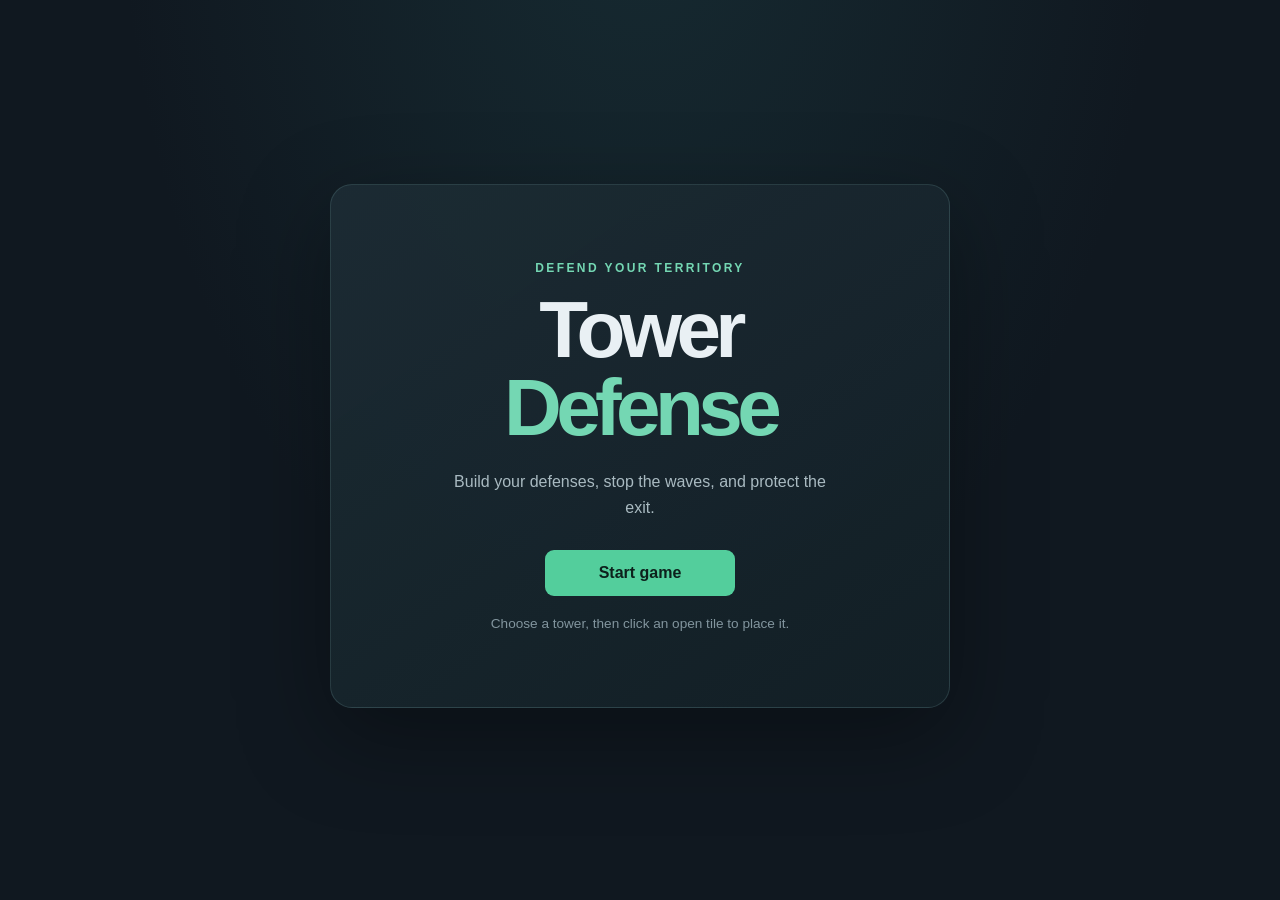
==== game-js/index.html @ a49e6ee4 "add a gaming content haha" ====
<!doctype html>
<html lang="en">
  <head>
    <meta charset="utf-8">
    <meta name="viewport" content="width=device-width, initial-scale=1">
    <meta name="theme-color" content="#101820">
    <title>Tower Defense</title>
    <link rel="stylesheet" href="styles.css">
    <link rel="icon" href="../avatar.jpg" type="image/jpeg" />
    <script src="game.js" defer></script>
  </head>
  <body>
    <main class="app">
      <section id="menu-screen" class="screen menu-screen" aria-labelledby="game-title">
        <div class="menu-card">
          <p class="eyebrow">DEFEND YOUR TERRITORY</p>
          <h1 id="game-title">Tower <span>Defense</span></h1>
          <p class="menu-copy">Build your defenses, stop the waves, and protect the exit.</p>
          <button id="start-button" class="primary-button">Start game</button>
          <p class="controls-hint">Choose a tower, then click an open tile to place it.</p>
        </div>
      </section>

      <section id="game-screen" class="screen game-screen" hidden aria-label="Tower Defense game">
        <header class="topbar">
          <a class="brand" href="#" id="home-button" aria-label="Return to main menu">TD<span>.</span></a>
          <div class="stats" aria-live="polite">
            <div class="stat"><span>WAVE</span><strong id="level">0</strong></div>
            <div class="stat"><span>GOLD</span><strong id="resources">200</strong></div>
            <div class="stat"><span>SCORE</span><strong id="score">0</strong></div>
            <div class="stat lives-stat"><span>LIVES</span><strong id="lives">20</strong></div>
            <div class="stat timer-stat"><span>NEXT WAVE</span><strong id="timer">10s</strong></div>
          </div>
          <button id="sound-button" class="sound-button" type="button" aria-label="Mute sound">Sound on</button>
        </header>

        <div class="board-wrap">
          <canvas id="board" width="1280" height="800" aria-label="Game map. Click an open tile to place the selected tower."></canvas>
          <aside id="tower-info" class="tower-info" aria-live="polite" hidden>
            <h2 id="tower-info-name"></h2>
            <dl>
              <div><dt>Build cost</dt><dd id="tower-info-cost"></dd></div>
              <div><dt>Range</dt><dd id="tower-info-range"></dd></div>
              <div><dt>Damage</dt><dd id="tower-info-damage"></dd></div>
              <div><dt>Fire rate</dt><dd id="tower-info-speed"></dd></div>
            </dl>
          </aside>
          <div id="game-over" class="game-over" hidden>
            <p class="eyebrow">DEFENSE FAILED</p>
            <h2>Your base was overrun</h2>
            <p>Final score <strong id="final-score">0</strong></p>
            <button id="restart-button" class="primary-button">Play again</button>
          </div>
        </div>

        <footer class="toolbar">
          <div class="tower-options" role="group" aria-label="Choose a tower to build">
            <button class="tower-option" data-tower="normal" type="button" aria-pressed="false">
              <img src="assets/tower-normal.jpg" alt="">
              <span><strong>Normal</strong><small>40 gold · balanced</small></span>
              <kbd>1</kbd>
            </button>
            <button class="tower-option" data-tower="sniper" type="button" aria-pressed="false">
              <img src="assets/tower-sniper.jpg" alt="">
              <span><strong>Sniper</strong><small>100 gold · long range</small></span>
              <kbd>2</kbd>
            </button>
            <button class="tower-option" data-tower="machine" type="button" aria-pressed="false">
              <img src="assets/tower-machine.jpg" alt="">
              <span><strong>Machine gun</strong><small>80 gold · rapid fire</small></span>
              <kbd>3</kbd>
            </button>
          </div>
          <p id="status-message" class="status-message">Choose a tower to start building.</p>
        </footer>
      </section>
    </main>
  </body>
</html>
---- game-js/styles.css ----
:root {
  color-scheme: dark;
  font-family: "Segoe UI", Arial, sans-serif;
  background: #101820;
  color: #e9f0f4;
  font-synthesis: none;
  text-rendering: optimizeLegibility;
}

* {
  box-sizing: border-box;
}

body {
  min-width: 320px;
  min-height: 100vh;
  margin: 0;
  background:
    radial-gradient(ellipse at 50% -20%, rgba(36, 84, 89, 0.32), transparent 58%),
    #101820;
}

button {
  font: inherit;
}

.app {
  width: min(100%, 1440px);
  min-height: 100vh;
  margin: 0 auto;
  padding: 24px clamp(12px, 3vw, 40px) 32px;
}

.screen[hidden],
[hidden] {
  display: none !important;
}

.menu-screen {
  display: grid;
  min-height: calc(100vh - 56px);
  place-items: center;
}

.menu-card {
  width: min(100%, 620px);
  padding: clamp(32px, 7vw, 76px);
  border: 1px solid rgba(150, 202, 202, 0.16);
  border-radius: 22px;
  background: linear-gradient(145deg, rgba(28, 44, 52, 0.94), rgba(19, 31, 38, 0.95));
  box-shadow: 0 28px 90px rgba(0, 0, 0, 0.35);
  text-align: center;
}

.eyebrow {
  margin: 0 0 16px;
  color: #74d7b3;
  font-size: 0.75rem;
  font-weight: 800;
  letter-spacing: 0.2em;
}

h1 {
  margin: 0;
  font-size: clamp(2.7rem, 9vw, 5rem);
  letter-spacing: -0.07em;
  line-height: 0.98;
}

h1 span {
  color: #74d7b3;
}

.menu-copy {
  max-width: 390px;
  margin: 22px auto 30px;
  color: #a9bac1;
  line-height: 1.6;
}

.primary-button {
  min-width: 190px;
  padding: 14px 24px;
  border: 0;
  border-radius: 9px;
  background: #53ce9c;
  color: #0d211c;
  cursor: pointer;
  font-weight: 800;
  transition: transform 150ms ease, background 150ms ease;
}

.primary-button:hover {
  transform: translateY(-2px);
  background: #76e4b7;
}

.controls-hint {
  margin: 20px 0 0;
  color: #82959e;
  font-size: 0.85rem;
}

.game-screen {
  display: block;
}

.topbar {
  display: flex;
  align-items: center;
  gap: 24px;
  min-height: 74px;
  margin: 0 auto 14px;
}

.brand {
  color: #f1f6f7;
  font-size: 1.6rem;
  font-weight: 900;
  letter-spacing: -0.09em;
  text-decoration: none;
}

.brand span {
  color: #74d7b3;
}

.stats {
  display: flex;
  flex: 1;
  justify-content: center;
  gap: clamp(12px, 3vw, 38px);
}

.stat {
  display: grid;
  gap: 3px;
  min-width: 56px;
}

.stat span {
  color: #82959e;
  font-size: 0.64rem;
  font-weight: 800;
  letter-spacing: 0.12em;
}

.stat strong {
  font-size: 1.1rem;
  font-variant-numeric: tabular-nums;
}

.lives-stat strong {
  color: #ff8d83;
}

.sound-button {
  padding: 9px 12px;
  border: 1px solid #34464e;
  border-radius: 8px;
  background: #1a2a31;
  color: #c5d3d7;
  cursor: pointer;
  font-size: 0.78rem;
}

.board-wrap {
  position: relative;
  overflow: hidden;
  border: 1px solid rgba(169, 203, 203, 0.18);
  border-radius: 10px;
  background: #29c777;
  box-shadow: 0 22px 56px rgba(0, 0, 0, 0.3);
}

#board {
  display: block;
  width: 100%;
  height: auto;
  image-rendering: pixelated;
  cursor: crosshair;
}

.tower-info {
  position: absolute;
  z-index: 1;
  top: 12px;
  left: 12px;
  width: min(240px, calc(100% - 24px));
  padding: 12px 14px;
  border: 1px solid rgba(116, 215, 179, 0.5);
  border-radius: 9px;
  background: rgba(13, 25, 30, 0.92);
  box-shadow: 0 8px 24px rgba(0, 0, 0, 0.3);
  pointer-events: none;
}

.tower-info h2 {
  margin: 0 0 8px;
  color: #74d7b3;
  font-size: 0.95rem;
}

.tower-info dl {
  display: grid;
  gap: 5px;
  margin: 0;
  font-size: 0.76rem;
}

.tower-info dl > div {
  display: flex;
  justify-content: space-between;
  gap: 12px;
}

.tower-info dt {
  color: #a9bac1;
}

.tower-info dd {
  margin: 0;
  color: #f1f6f7;
  font-weight: 700;
  text-align: right;
}

.board-wrap.building #board {
  cursor: cell;
}

.game-over {
  position: absolute;
  inset: 0;
  display: grid;
  align-content: center;
  justify-items: center;
  padding: 24px;
  background: rgba(8, 15, 19, 0.83);
  text-align: center;
  backdrop-filter: blur(5px);
}

.game-over h2 {
  margin: 0;
  font-size: clamp(1.7rem, 5vw, 3rem);
}

.game-over > p:not(.eyebrow) {
  color: #b4c4c8;
}

.game-over strong {
  color: #74d7b3;
}

.toolbar {
  display: flex;
  align-items: center;
  justify-content: space-between;
  gap: 20px;
  padding: 16px 2px 0;
}

.tower-options {
  display: flex;
  flex-wrap: wrap;
  gap: 10px;
}

.tower-option {
  display: flex;
  align-items: center;
  gap: 10px;
  min-width: 190px;
  padding: 8px 12px 8px 8px;
  border: 1px solid #34464e;
  border-radius: 9px;
  background: #19272e;
  color: #e9f0f4;
  cursor: pointer;
  text-align: left;
  transition: border-color 150ms ease, background 150ms ease;
}

.tower-option:hover,
.tower-option[aria-pressed="true"] {
  border-color: #65d5a9;
  background: #203a39;
}

.tower-option img {
  width: 42px;
  height: 42px;
  border-radius: 5px;
  object-fit: cover;
}

.tower-option span {
  display: grid;
  gap: 3px;
}

.tower-option strong {
  font-size: 0.83rem;
}

.tower-option small {
  color: #9aadb3;
  font-size: 0.68rem;
}

.tower-option kbd {
  margin-left: auto;
  color: #80939b;
  font: inherit;
  font-size: 0.72rem;
}

.status-message {
  min-width: 180px;
  margin: 0;
  color: #9fb0b5;
  font-size: 0.82rem;
  text-align: right;
}

@media (max-width: 760px) {
  .app {
    padding: 12px 8px 22px;
  }

  .topbar {
    flex-wrap: wrap;
    gap: 12px;
    margin-bottom: 10px;
  }

  .brand {
    margin-right: auto;
  }

  .stats {
    order: 3;
    flex-basis: 100%;
    justify-content: space-between;
    gap: 8px;
  }

  .stat {
    min-width: 0;
  }

  .stat span {
    font-size: 0.55rem;
  }

  .stat strong {
    font-size: 0.95rem;
  }

  .toolbar {
    display: block;
  }

  .tower-options {
    display: grid;
    grid-template-columns: repeat(3, minmax(0, 1fr));
  }

  .tower-option {
    min-width: 0;
    gap: 6px;
    padding: 6px;
  }

  .tower-option img {
    width: 34px;
    height: 34px;
  }

  .tower-option small {
    font-size: 0.59rem;
  }

  .tower-option kbd {
    display: none;
  }

  .status-message {
    min-height: 34px;
    padding-top: 10px;
    text-align: left;
  }
}
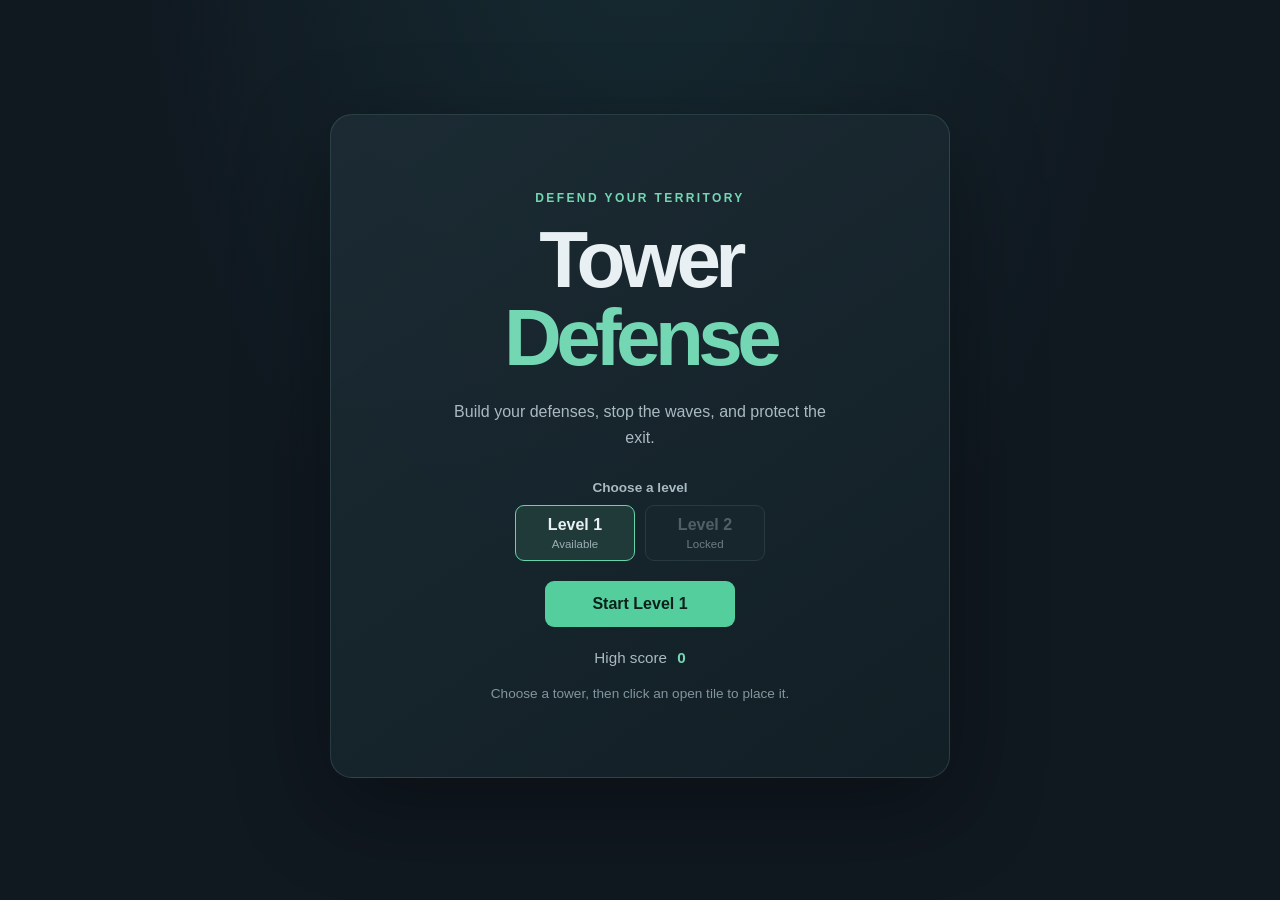
==== commit 01e035bc: "add level 2" ====
--- a/game-js/index.html
+++ b/game-js/index.html
@@ -16,7 +16,19 @@
           <p class="eyebrow">DEFEND YOUR TERRITORY</p>
           <h1 id="game-title">Tower <span>Defense</span></h1>
           <p class="menu-copy">Build your defenses, stop the waves, and protect the exit.</p>
+          <div class="level-select" role="group" aria-label="Choose a level">
+            <p class="level-select-title">Choose a level</p>
+            <div class="level-options">
+              <button class="level-option" type="button" data-level="1" aria-pressed="true">
+                <strong>Level 1</strong><small>Available</small>
+              </button>
+              <button class="level-option" type="button" data-level="2" aria-pressed="false" disabled>
+                <strong>Level 2</strong><small>Locked</small>
+              </button>
+            </div>
+          </div>
           <button id="start-button" class="primary-button">Start game</button>
+          <p class="high-score">High score <strong id="high-score">0</strong></p>
           <p class="controls-hint">Choose a tower, then click an open tile to place it.</p>
         </div>
       </section>
@@ -25,31 +37,29 @@
         <header class="topbar">
           <a class="brand" href="#" id="home-button" aria-label="Return to main menu">TD<span>.</span></a>
           <div class="stats" aria-live="polite">
-            <div class="stat"><span>WAVE</span><strong id="level">0</strong></div>
+            <div class="stat"><span>LEVEL</span><strong id="level">1</strong></div>
             <div class="stat"><span>GOLD</span><strong id="resources">200</strong></div>
             <div class="stat"><span>SCORE</span><strong id="score">0</strong></div>
             <div class="stat lives-stat"><span>LIVES</span><strong id="lives">20</strong></div>
-            <div class="stat timer-stat"><span>NEXT WAVE</span><strong id="timer">10s</strong></div>
+            <div class="stat timer-stat"><span>STARTS IN</span><strong id="timer">15s</strong></div>
           </div>
           <button id="sound-button" class="sound-button" type="button" aria-label="Mute sound">Sound on</button>
         </header>
 
         <div class="board-wrap">
-          <canvas id="board" width="1280" height="800" aria-label="Game map. Click an open tile to place the selected tower."></canvas>
-          <aside id="tower-info" class="tower-info" aria-live="polite" hidden>
-            <h2 id="tower-info-name"></h2>
-            <dl>
-              <div><dt>Build cost</dt><dd id="tower-info-cost"></dd></div>
-              <div><dt>Range</dt><dd id="tower-info-range"></dd></div>
-              <div><dt>Damage</dt><dd id="tower-info-damage"></dd></div>
-              <div><dt>Fire rate</dt><dd id="tower-info-speed"></dd></div>
-            </dl>
-          </aside>
+          <canvas id="board" width="1280" height="832" aria-label="Game map. Click an open tile to place the selected tower."></canvas>
+          <div id="level-start-warning" class="level-start-warning" role="status" hidden></div>
           <div id="game-over" class="game-over" hidden>
             <p class="eyebrow">DEFENSE FAILED</p>
             <h2>Your base was overrun</h2>
             <p>Final score <strong id="final-score">0</strong></p>
             <button id="restart-button" class="primary-button">Play again</button>
+          </div>
+          <div id="level-complete" class="game-over level-complete" hidden>
+            <p class="eyebrow">LEVEL CLEARED</p>
+            <h2 id="level-complete-title">Level complete!</h2>
+            <p id="level-complete-message"></p>
+            <button id="continue-button" class="primary-button">Continue</button>
           </div>
         </div>
 
@@ -71,6 +81,19 @@
               <kbd>3</kbd>
             </button>
           </div>
+          <aside id="tower-info" class="tower-info" aria-live="polite" hidden>
+            <h2 id="tower-info-name"></h2>
+            <dl>
+              <div><dt>Build cost</dt><dd id="tower-info-cost"></dd></div>
+              <div><dt>Range</dt><dd id="tower-info-range"></dd></div>
+              <div><dt>Damage</dt><dd id="tower-info-damage"></dd></div>
+              <div><dt>Fire rate</dt><dd id="tower-info-speed"></dd></div>
+            </dl>
+            <div class="tower-upgrades" hidden>
+              <button class="tower-upgrade" data-upgrade="machine" type="button"></button>
+              <button class="tower-upgrade" data-upgrade="sniper" type="button"></button>
+            </div>
+          </aside>
           <p id="status-message" class="status-message">Choose a tower to start building.</p>
         </footer>
       </section>
--- a/game-js/styles.css
+++ b/game-js/styles.css
@@ -76,6 +76,64 @@
   margin: 22px auto 30px;
   color: #a9bac1;
   line-height: 1.6;
+}
+
+.level-select {
+  margin: 0 auto 20px;
+}
+
+.level-select-title {
+  margin: 0 0 10px;
+  color: #a9bac1;
+  font-size: 0.85rem;
+  font-weight: 700;
+}
+
+.level-options {
+  display: flex;
+  justify-content: center;
+  gap: 10px;
+}
+
+.level-option {
+  display: grid;
+  gap: 4px;
+  min-width: 120px;
+  padding: 10px 14px;
+  border: 1px solid #34464e;
+  border-radius: 9px;
+  background: #19272e;
+  color: #e9f0f4;
+  cursor: pointer;
+}
+
+.level-option:hover:not(:disabled),
+.level-option[aria-pressed="true"] {
+  border-color: #65d5a9;
+  background: #203a39;
+}
+
+.level-option small {
+  color: #9aadb3;
+  font-size: 0.72rem;
+}
+
+.level-option:disabled {
+  color: #708087;
+  cursor: not-allowed;
+  opacity: 0.65;
+}
+
+.high-score {
+  margin: 22px 0 0;
+  color: #a9bac1;
+  font-size: 0.95rem;
+}
+
+.high-score strong {
+  margin-left: 6px;
+  color: #74d7b3;
+  font-variant-numeric: tabular-nums;
 }
 
 .primary-button {
@@ -181,18 +239,36 @@
   cursor: crosshair;
 }
 
+.level-start-warning {
+  position: absolute;
+  z-index: 1;
+  top: 12px;
+  left: 50%;
+  max-width: calc(100% - 24px);
+  padding: 7px 12px;
+  transform: translateX(-50%);
+  border: 1px solid rgba(255, 211, 120, 0.55);
+  border-radius: 999px;
+  background: rgba(23, 31, 32, 0.88);
+  color: #ffe2a5;
+  font-size: clamp(0.68rem, 1.8vw, 0.82rem);
+  font-weight: 700;
+  text-align: center;
+  white-space: nowrap;
+  pointer-events: none;
+}
+
 .tower-info {
   position: absolute;
   z-index: 1;
-  top: 12px;
+  bottom: calc(100% + 12px);
   left: 12px;
-  width: min(240px, calc(100% - 24px));
+  width: min(240px, 100%);
   padding: 12px 14px;
   border: 1px solid rgba(116, 215, 179, 0.5);
   border-radius: 9px;
   background: rgba(13, 25, 30, 0.92);
   box-shadow: 0 8px 24px rgba(0, 0, 0, 0.3);
-  pointer-events: none;
 }
 
 .tower-info h2 {
@@ -223,6 +299,34 @@
   color: #f1f6f7;
   font-weight: 700;
   text-align: right;
+}
+
+.tower-upgrades {
+  display: grid;
+  gap: 6px;
+  margin-top: 10px;
+}
+
+.tower-upgrade {
+  padding: 7px 9px;
+  border: 1px solid rgba(116, 215, 179, 0.35);
+  border-radius: 6px;
+  background: rgba(36, 75, 67, 0.7);
+  color: #e8fff5;
+  cursor: pointer;
+  font: inherit;
+  font-size: 0.72rem;
+  text-align: left;
+}
+
+.tower-upgrade:hover:not(:disabled) {
+  border-color: #74d7b3;
+  background: rgba(54, 111, 94, 0.85);
+}
+
+.tower-upgrade:disabled {
+  cursor: not-allowed;
+  opacity: 0.5;
 }
 
 .board-wrap.building #board {
@@ -254,7 +358,12 @@
   color: #74d7b3;
 }
 
+.level-complete {
+  z-index: 2;
+}
+
 .toolbar {
+  position: relative;
   display: flex;
   align-items: center;
   justify-content: space-between;
@@ -363,6 +472,18 @@
     display: block;
   }
 
+  .tower-info {
+    position: static;
+    width: 100%;
+    margin: 10px 0 0;
+    padding: 9px 12px;
+  }
+
+  .tower-info dl {
+    grid-template-columns: repeat(2, minmax(0, 1fr));
+    column-gap: 16px;
+  }
+
   .tower-options {
     display: grid;
     grid-template-columns: repeat(3, minmax(0, 1fr));
@@ -393,3 +514,150 @@
     text-align: left;
   }
 }
+
+@media (max-width: 760px) and (orientation: portrait),
+  (max-width: 1000px) and (max-height: 500px) and (orientation: landscape) {
+  body {
+    overflow: hidden;
+  }
+
+  .app {
+    min-height: 0;
+    padding: 0;
+  }
+
+  .game-screen:not([hidden]) {
+    position: fixed;
+    z-index: 10;
+    top: 0;
+    left: 0;
+    display: grid;
+    grid-template-columns: minmax(0, 1.6fr) minmax(0, 1fr);
+    grid-template-rows: 48px minmax(0, 1fr);
+    gap: 8px;
+    width: 100dvh;
+    height: 100vw;
+    max-width: none;
+    overflow: hidden;
+    padding: 8px;
+    background: #101820;
+    transform: rotate(90deg) translateY(-100%);
+    transform-origin: top left;
+  }
+
+  .game-screen .topbar {
+    grid-column: 1 / -1;
+    grid-row: 1;
+    flex-wrap: nowrap;
+    gap: 10px;
+    min-height: 0;
+    margin: 0;
+  }
+
+  .game-screen .brand {
+    margin: 0;
+    font-size: 1.2rem;
+  }
+
+  .game-screen .stats {
+    order: initial;
+    flex-basis: auto;
+    justify-content: space-around;
+    gap: 6px;
+  }
+
+  .game-screen .stat {
+    min-width: 0;
+    gap: 1px;
+  }
+
+  .game-screen .stat span {
+    font-size: 0.48rem;
+  }
+
+  .game-screen .stat strong {
+    font-size: 0.78rem;
+  }
+
+  .game-screen .sound-button {
+    padding: 6px 8px;
+    font-size: 0.65rem;
+  }
+
+  .game-screen .board-wrap {
+    grid-column: 1;
+    grid-row: 2;
+    justify-self: center;
+    align-self: center;
+    width: min(100%, calc((100vw - 64px) * 1.53846));
+  }
+
+  .game-screen .toolbar {
+    grid-column: 2;
+    grid-row: 2;
+    display: flex;
+    flex-direction: column;
+    align-items: stretch;
+    justify-content: flex-start;
+    gap: 6px;
+    min-width: 0;
+    padding: 0;
+  }
+
+  .game-screen .tower-options {
+    display: grid;
+    grid-template-columns: 1fr;
+    gap: 5px;
+  }
+
+  .game-screen .tower-option {
+    min-height: 38px;
+    padding: 4px 6px;
+  }
+
+  .game-screen .tower-option img {
+    width: 28px;
+    height: 28px;
+  }
+
+  .game-screen .tower-option small {
+    font-size: 0.58rem;
+  }
+
+  .game-screen .status-message {
+    min-width: 0;
+    font-size: 0.65rem;
+    line-height: 1.3;
+    text-align: left;
+  }
+
+  .game-screen .tower-info {
+    position: static;
+    width: 100%;
+    margin: 0;
+    padding: 7px;
+  }
+
+  .game-screen .tower-info dl {
+    grid-template-columns: 1fr;
+    gap: 3px;
+    font-size: 0.62rem;
+  }
+
+  .game-screen .tower-upgrade {
+    padding: 5px;
+    font-size: 0.6rem;
+  }
+}
+
+@media (max-width: 1000px) and (max-height: 500px) and (orientation: landscape) {
+  .game-screen:not([hidden]) {
+    width: 100vw;
+    height: 100dvh;
+    transform: none;
+  }
+
+  .game-screen .board-wrap {
+    width: min(100%, calc((100dvh - 64px) * 1.53846));
+  }
+}
